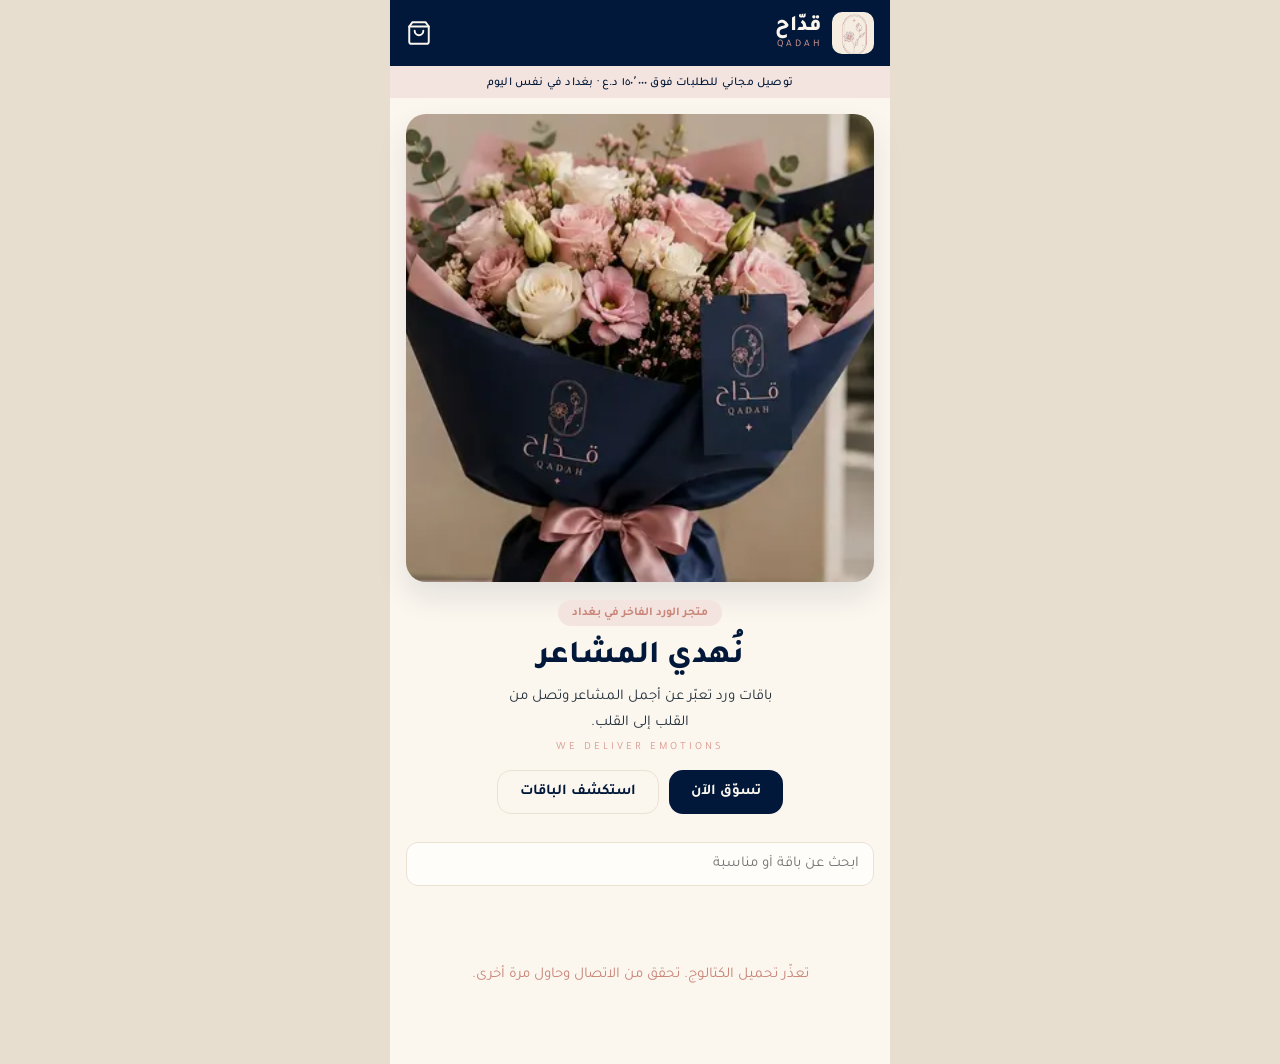
==== index.html @ 24cce794 "Add files via upload" ====
<!DOCTYPE html>
<html lang="ar" dir="rtl">
<head>
<meta charset="UTF-8">
<meta name="viewport" content="width=device-width, initial-scale=1, maximum-scale=1, user-scalable=no">
<title>قدّاح</title>
<link rel="preconnect" href="https://fonts.googleapis.com">
<link rel="preconnect" href="https://fonts.gstatic.com" crossorigin>
<link href="https://fonts.googleapis.com/css2?family=Amiri:wght@400;700&family=Tajawal:wght@400;500;700&display=swap" rel="stylesheet">
<link rel="stylesheet" href="styles.css">
<!-- SuperQi web-view JSAPI bridge. Injected only inside the app container, so no 404 in a normal browser. -->
<script>
  (function () {
    var ua = navigator.userAgent || "";
    if (/AlipayClient|mPaaSClient|MiniProgram|SuperQi|QiNEO/i.test(ua)) {
      var s = document.createElement("script");
      s.src = "https://appx/web-view.min.js";
      document.head.appendChild(s);
    }
  })();
</script>
</head>
<body>
<header class="app-header">
  <div class="brand">
    <img class="brand-icon" src="icon-cream.png" alt="قدّاح QADAH">
    <span class="brand-text"><span class="brand-ar">قدّاح</span><span class="brand-en">QADAH</span></span>
  </div>
  <a class="cart-link" href="cart.html" aria-label="السلة">
    <svg viewBox="0 0 24 24" fill="none" stroke="currentColor" stroke-width="1.8" stroke-linecap="round" stroke-linejoin="round">
      <path d="M6 2 3 6v14a2 2 0 0 0 2 2h14a2 2 0 0 0 2-2V6l-3-4z"/>
      <path d="M3 6h18"/>
      <path d="M16 10a4 4 0 0 1-8 0"/>
    </svg>
    <span class="cart-badge" data-cart-count>0</span>
  </a>
</header>

<div class="promo">توصيل مجاني للطلبات فوق ١٥٠٬٠٠٠ د.ع · بغداد في نفس اليوم</div>

<section class="hero">
  <div class="hero-img"><img src="c1-hero.webp" alt="باقة قدّاح الفاخرة" loading="eager"></div>
  <div class="hero-body">
    <span class="hero-tag">متجر الورد الفاخر في بغداد</span>
    <h1 class="hero-title">نُهدي المشاعر</h1>
    <p class="hero-sub">باقات ورد تعبّر عن أجمل المشاعر وتصل من القلب إلى القلب.</p>
    <span class="hero-en">WE DELIVER EMOTIONS</span>
    <div class="hero-actions">
      <button class="hero-btn" type="button" onclick="document.getElementById('grid').scrollIntoView({behavior:'smooth'})">تسوّق الآن</button>
      <button class="hero-btn ghost" type="button" onclick="document.getElementById('search').focus()">استكشف الباقات</button>
    </div>
  </div>
</section>

<div class="search-wrap">
  <input id="search" class="search" type="search" placeholder="ابحث عن باقة أو مناسبة" autocomplete="off">
</div>

<div id="filters" class="filters"></div>

<main id="grid" class="grid" aria-live="polite">
  <div class="state">جارٍ تحميل الكتالوج...</div>
</main>

<script src="config.js"></script>
<script src="cart.js"></script>
<script src="superqi.js"></script>
<script>
  var ALL = [];
  var activeOccasion = "الكل";
  var searchTerm = "";

  var grid = document.getElementById("grid");
  var filters = document.getElementById("filters");
  var searchInput = document.getElementById("search");

  function setState(text, isError) {
    grid.innerHTML =
      '<div class="state' + (isError ? " error" : "") + '">' + text + "</div>";
  }

  function escapeHtml(s) {
    return String(s == null ? "" : s)
      .replace(/&/g, "&amp;")
      .replace(/</g, "&lt;")
      .replace(/>/g, "&gt;")
      .replace(/"/g, "&quot;");
  }

  function cardHtml(p) {
    var name = escapeHtml(p.name_ar || p.name_en || "");
    var featured = p.featured
      ? '<span class="badge">مميزة</span>'
      : "";
    return (
      '<a class="card" href="product.html?id=' + encodeURIComponent(p.id) + '">' +
        featured +
        '<div class="thumb">' +
          '<img src="' + imageUrl(p.image_url) + '" alt="' + name + '" loading="lazy" ' +
          "onerror=\"this.onerror=null;this.src=PLACEHOLDER_IMG;\">" +
        "</div>" +
        '<div class="card-body">' +
          '<div class="name">' + name + "</div>" +
          '<div class="price">' + formatPrice(p.price) + ' <span class="cur">د.ع</span></div>' +
        "</div>" +
      "</a>"
    );
  }

  function render() {
    var list = ALL.filter(function (p) {
      var okOccasion =
        activeOccasion === "الكل" || p.occasion === activeOccasion;
      var hay =
        (p.name_ar || "") + " " + (p.name_en || "") + " " +
        (p.occasion || "") + " " + (p.category || "");
      var okSearch =
        !searchTerm || hay.toLowerCase().indexOf(searchTerm.toLowerCase()) !== -1;
      return okOccasion && okSearch;
    });

    if (!list.length) {
      setState("لا توجد نتائج مطابقة.");
      return;
    }
    grid.innerHTML = list.map(cardHtml).join("");
  }

  function buildFilters() {
    var set = {};
    ALL.forEach(function (p) {
      if (p.occasion) set[p.occasion] = true;
    });
    var occasions = ["الكل"].concat(Object.keys(set));
    filters.innerHTML = occasions
      .map(function (o) {
        var active = o === activeOccasion ? " active" : "";
        return '<button class="chip' + active + '" data-occasion="' +
          escapeHtml(o) + '">' + escapeHtml(o) + "</button>";
      })
      .join("");
  }

  filters.addEventListener("click", function (e) {
    var btn = e.target.closest(".chip");
    if (!btn) return;
    activeOccasion = btn.getAttribute("data-occasion");
    buildFilters();
    render();
  });

  searchInput.addEventListener("input", function () {
    searchTerm = searchInput.value.trim();
    render();
  });

  (async function load() {
    try {
      var query =
        "select=id,code,name_ar,name_en,price,category,occasion,note,featured,image_url" +
        "&order=featured.desc,code.asc";
      ALL = await fetchCatalog(query);
      if (!ALL.length) {
        setState("لا توجد منتجات متاحة حالياً.");
        return;
      }
      buildFilters();
      render();
    } catch (err) {
      console.error(err);
      setState("تعذّر تحميل الكتالوج. تحقق من الاتصال وحاول مرة أخرى.", true);
    }
  })();
</script>
</body>
</html>
---- styles.css ----
/* Qadah mini app — brand system: navy, rose, cream (from the logo + qadah.co).
   Layout composition inspired by premium flower stores; colors are Qadah's own. */
:root {
  --navy: #01183a;         /* brand navy, from the logo background */
  --navy-dark: #000f28;    /* pressed states */
  --navy-2: #0b2650;       /* raised navy surface */
  --rose: #dca096;         /* accent, from the logo flowers + QADAH text */
  --rose-strong: #c98578;  /* stronger accent */
  --rose-soft: #f4e4df;    /* soft rose tint for strips/success */
  --cream-page: #fbf6ee;   /* page background */
  --cream: #f5ede0;        /* secondary cream surface */
  --card: #fffdfa;         /* cards, warm white */
  --ink: #24303c;          /* text on cream */
  --muted: #8f8781;        /* muted taupe */
  --line: #ece2d4;         /* warm hairline */
}

* { box-sizing: border-box; }
html, body { margin: 0; padding: 0; }
html { background: #e7ded0; }

body {
  direction: rtl;
  max-width: 500px;
  margin: 0 auto;
  min-height: 100vh;
  background: var(--cream-page);
  color: var(--ink);
  font-family: "Tajawal", "Segoe UI", Tahoma, sans-serif;
  -webkit-font-smoothing: antialiased;
}

/* Header */
.app-header {
  position: sticky;
  top: 0;
  z-index: 10;
  display: flex;
  align-items: center;
  justify-content: space-between;
  padding: 12px 16px;
  background: var(--navy);
  color: var(--cream-page);
}
.brand-link { text-decoration: none; color: inherit; }
.brand { display: flex; align-items: center; gap: 10px; }
.brand-icon {
  width: 42px;
  height: 42px;
  border-radius: 10px;
  display: block;
  object-fit: cover;
}
.brand-text { display: flex; flex-direction: column; line-height: 1.05; }
.brand-ar {
  font-family: "Tajawal", sans-serif;
  font-size: 22px;
  font-weight: 700;
  color: var(--cream-page);
}
.brand-en {
  font-size: 10px;
  letter-spacing: 3px;
  color: var(--rose);
  margin-top: 1px;
}

.cart-link {
  position: relative;
  display: inline-flex;
  align-items: center;
  color: var(--cream-page);
  text-decoration: none;
}
.cart-link svg { width: 26px; height: 26px; }
.cart-badge {
  position: absolute;
  top: -6px;
  left: -8px;
  min-width: 18px;
  height: 18px;
  padding: 0 4px;
  border-radius: 9px;
  background: var(--rose);
  color: var(--navy);
  font-size: 12px;
  font-weight: 700;
  line-height: 18px;
  text-align: center;
}

/* Promo strip */
.promo {
  background: var(--rose-soft);
  color: var(--navy);
  text-align: center;
  font-size: 12px;
  font-weight: 500;
  letter-spacing: .2px;
  padding: 8px 12px;
}

/* Search + filters */
.search-wrap { padding: 14px 16px 6px; }
.search {
  width: 100%;
  padding: 12px 14px;
  border: 1px solid var(--line);
  border-radius: 12px;
  background: var(--card);
  color: var(--ink);
  font-family: inherit;
  font-size: 15px;
  outline: none;
}
.search:focus { border-color: var(--rose); }

.filters {
  display: flex;
  gap: 8px;
  overflow-x: auto;
  padding: 8px 16px 12px;
  -webkit-overflow-scrolling: touch;
}
.chip {
  flex: 0 0 auto;
  padding: 7px 14px;
  border: 1px solid var(--line);
  border-radius: 20px;
  background: var(--card);
  color: var(--navy);
  font-size: 14px;
  cursor: pointer;
  white-space: nowrap;
}
.chip.active { background: var(--navy); border-color: var(--navy); color: var(--cream-page); }

/* Catalog grid */
.grid {
  display: grid;
  grid-template-columns: repeat(2, 1fr);
  gap: 12px;
  padding: 6px 16px 32px;
}
.card {
  position: relative;
  display: block;
  background: var(--card);
  border: 1px solid var(--line);
  border-radius: 16px;
  overflow: hidden;
  text-decoration: none;
  color: inherit;
  box-shadow: 0 8px 20px rgba(1, 24, 58, 0.05);
}
.thumb { aspect-ratio: 1 / 1; background: var(--cream); overflow: hidden; }
.thumb img { width: 100%; height: 100%; object-fit: cover; display: block; }
.card-body { padding: 10px 12px 14px; }
.name {
  font-family: "Tajawal", sans-serif;
  font-size: 17px;
  font-weight: 700;
  line-height: 1.4;
  color: var(--navy);
  min-height: 47px;
}
.price { margin-top: 6px; font-size: 15px; font-weight: 700; color: var(--ink); }
.price .cur { font-size: 12px; color: var(--muted); font-weight: 500; }
.badge {
  position: absolute;
  top: 10px;
  right: 10px;
  padding: 4px 10px;
  border-radius: 14px;
  background: var(--rose);
  color: var(--navy);
  font-size: 12px;
  font-weight: 700;
}

.state { grid-column: 1 / -1; padding: 48px 16px; text-align: center; color: var(--muted); font-size: 15px; }
.state.error { color: var(--rose-strong); }
.state a { color: var(--navy); text-decoration: none; font-weight: 700; }

/* Product page */
.back-link {
  display: inline-flex;
  align-items: center;
  gap: 6px;
  margin: 14px 16px 0;
  color: var(--navy);
  text-decoration: none;
  font-size: 14px;
}
.product { padding: 12px 16px 40px; }
.product-img {
  width: 100%;
  aspect-ratio: 1 / 1;
  object-fit: cover;
  border-radius: 16px;
  background: var(--cream);
  display: block;
}
.p-name-ar {
  font-family: "Tajawal", sans-serif;
  font-size: 24px;
  font-weight: 700;
  color: var(--navy);
  margin: 16px 0 2px;
}
.p-name-en { font-size: 14px; color: var(--muted); margin: 0 0 10px; direction: ltr; text-align: right; }
.p-price { font-size: 22px; font-weight: 700; color: var(--ink); margin: 6px 0 14px; }
.p-price .cur { font-size: 13px; color: var(--muted); font-weight: 500; }
.tags { display: flex; flex-wrap: wrap; gap: 8px; margin-bottom: 14px; }
.tag {
  padding: 5px 12px;
  border-radius: 16px;
  background: var(--cream);
  border: 1px solid var(--line);
  color: var(--navy);
  font-size: 13px;
}
.p-desc { font-size: 15px; line-height: 1.9; color: var(--ink); margin: 0 0 22px; }
.qty-row { display: flex; align-items: center; gap: 14px; margin-bottom: 18px; }
.qty-label { font-size: 15px; color: var(--ink); }
.stepper {
  display: inline-flex;
  align-items: center;
  border: 1px solid var(--line);
  border-radius: 12px;
  overflow: hidden;
  background: var(--card);
}
.stepper button {
  width: 42px;
  height: 42px;
  border: none;
  background: var(--card);
  color: var(--navy);
  font-size: 20px;
  font-weight: 700;
  cursor: pointer;
}
.stepper button:active { background: var(--cream); }
.stepper .qty-val { min-width: 46px; text-align: center; font-size: 16px; font-weight: 700; }
.add-btn {
  width: 100%;
  padding: 15px;
  border: none;
  border-radius: 14px;
  background: var(--navy);
  color: var(--cream-page);
  font-family: inherit;
  font-size: 17px;
  font-weight: 700;
  cursor: pointer;
  transition: background 0.2s;
}
.add-btn:active { background: var(--navy-dark); }
.add-btn.added { background: var(--rose); color: var(--navy); }

/* Cart */
.cart-list { padding: 8px 16px 0; }
.cart-line { display: flex; gap: 12px; padding: 12px 0; border-bottom: 1px solid var(--line); }
.line-img { width: 68px; height: 68px; border-radius: 12px; object-fit: cover; background: var(--cream); flex: 0 0 auto; }
.line-body { flex: 1 1 auto; min-width: 0; }
.line-name { font-family: "Tajawal", sans-serif; font-size: 16px; font-weight: 700; color: var(--navy); line-height: 1.4; }
.line-unit { font-size: 13px; color: var(--muted); margin-top: 2px; }
.line-controls { display: flex; align-items: center; gap: 12px; margin-top: 8px; }
.mini-stepper { display: inline-flex; align-items: center; border: 1px solid var(--line); border-radius: 10px; overflow: hidden; background: var(--card); }
.mini-stepper button { width: 32px; height: 32px; border: none; background: var(--card); color: var(--navy); font-size: 17px; font-weight: 700; cursor: pointer; }
.mini-stepper button:active { background: var(--cream); }
.mini-stepper .mq { min-width: 30px; text-align: center; font-size: 14px; font-weight: 700; }
.remove-btn { border: none; background: none; color: var(--muted); font-size: 13px; cursor: pointer; text-decoration: underline; font-family: inherit; padding: 0; }
.line-total { flex: 0 0 auto; align-self: center; font-size: 15px; font-weight: 700; color: var(--ink); white-space: nowrap; }
.line-total .cur { font-size: 11px; color: var(--muted); font-weight: 500; }

.summary { padding: 16px; }
.summary-row { display: flex; justify-content: space-between; font-size: 15px; color: var(--ink); padding: 6px 0; }
.summary-row .muted { color: var(--muted); }
.summary-total { font-size: 18px; font-weight: 700; color: var(--navy); border-top: 1px solid var(--line); margin-top: 6px; padding-top: 12px; }
.checkout-btn {
  width: calc(100% - 32px);
  margin: 4px 16px 6px;
  padding: 15px;
  border: none;
  border-radius: 14px;
  background: var(--navy);
  color: var(--cream-page);
  font-family: inherit;
  font-size: 17px;
  font-weight: 700;
  cursor: pointer;
}
.checkout-btn:active { background: var(--navy-dark); }
.checkout-note { margin: 0 16px 30px; font-size: 13px; color: var(--muted); text-align: center; }

.empty { padding: 60px 24px; text-align: center; color: var(--muted); font-size: 15px; }
.empty a { display: inline-block; margin-top: 16px; color: var(--cream-page); background: var(--navy); padding: 12px 22px; border-radius: 12px; text-decoration: none; font-weight: 700; }

/* Checkout modal */
.modal-overlay {
  position: fixed;
  inset: 0;
  background: rgba(1, 24, 58, 0.55);
  display: none;
  align-items: flex-start;
  justify-content: center;
  padding: 24px 12px;
  overflow-y: auto;
  z-index: 50;
}
.modal-overlay.open { display: flex; }
.modal { background: var(--card); width: 100%; max-width: 460px; border-radius: 16px; padding: 20px 18px 22px; }
.modal h2 { font-family: "Tajawal", sans-serif; color: var(--navy); font-size: 20px; margin: 0 0 4px; }
.modal .modal-sub { color: var(--muted); font-size: 13px; margin: 0 0 12px; }
.form-section { font-size: 14px; font-weight: 700; color: var(--navy); margin: 16px 0 8px; }
.field { margin-bottom: 12px; }
.field label { display: block; font-size: 13px; color: var(--ink); margin-bottom: 5px; }
.field input, .field textarea, .field select {
  width: 100%;
  padding: 11px 12px;
  border: 1px solid var(--line);
  border-radius: 10px;
  background: var(--cream);
  color: var(--ink);
  font-family: inherit;
  font-size: 15px;
  outline: none;
}
.field input:focus, .field textarea:focus, .field select:focus { border-color: var(--rose); }
.field textarea { resize: vertical; min-height: 60px; }
.two { display: flex; gap: 10px; }
.two .field { flex: 1; }
.modal-error { color: var(--rose-strong); font-size: 13px; margin: 10px 0 0; display: none; }
.modal-error.show { display: block; }
.modal-actions { display: flex; gap: 10px; margin-top: 18px; }
.btn-secondary {
  flex: 0 0 auto;
  padding: 13px 18px;
  border: 1px solid var(--line);
  border-radius: 12px;
  background: var(--card);
  color: var(--ink);
  font-family: inherit;
  font-size: 15px;
  cursor: pointer;
}
.btn-primary {
  flex: 1;
  padding: 13px;
  border: none;
  border-radius: 12px;
  background: var(--navy);
  color: var(--cream-page);
  font-family: inherit;
  font-size: 16px;
  font-weight: 700;
  cursor: pointer;
}
.btn-primary:disabled { opacity: 0.6; cursor: default; }

.success { padding: 50px 24px; text-align: center; }
.success .tick {
  width: 64px;
  height: 64px;
  border-radius: 50%;
  background: var(--rose);
  color: var(--navy);
  display: inline-flex;
  align-items: center;
  justify-content: center;
  font-size: 34px;
  margin: 0 auto 16px;
}
.success h2 { font-family: "Tajawal", sans-serif; color: var(--navy); font-size: 22px; margin: 0 0 8px; }
.success .code { font-size: 18px; font-weight: 700; color: var(--ink); margin: 8px 0; }
.success .total { color: var(--muted); font-size: 15px; }
.success a {
  display: inline-block;
  margin-top: 20px;
  background: var(--navy);
  color: var(--cream-page);
  padding: 12px 24px;
  border-radius: 12px;
  text-decoration: none;
  font-weight: 700;
}

/* ---- Cream logo card on the navy header (like qadah.co) ---- */
.brand-icon { background: var(--cream); }

/* ---- Modern bold headings (match qadah.co) ---- */
.brand-ar, .name, .p-name-ar, .line-name, .hero-title, .modal h2, .success h2 { font-weight: 800; }
.brand-ar { letter-spacing: 0; }

/* ---- Hero section (cream), inspired by qadah.co ---- */
.hero { padding: 16px 16px 4px; }
.hero-img {
  border-radius: 20px;
  overflow: hidden;
  background: var(--cream);
  box-shadow: 0 14px 30px rgba(1, 24, 58, 0.10);
}
.hero-img img { width: 100%; display: block; aspect-ratio: 1 / 1; object-fit: cover; }
.hero-body { text-align: center; padding: 18px 6px 10px; }
.hero-tag {
  display: inline-block;
  background: var(--rose-soft);
  color: var(--rose-strong);
  font-size: 12px;
  font-weight: 700;
  padding: 6px 14px;
  border-radius: 16px;
  margin-bottom: 12px;
}
.hero-title {
  font-family: "Tajawal", sans-serif;
  font-weight: 800;
  font-size: 32px;
  color: var(--navy);
  margin: 0 0 8px;
  line-height: 1.2;
}
.hero-sub { color: var(--ink); font-size: 15px; line-height: 1.7; margin: 0 auto 6px; max-width: 300px; }
.hero-en { display: block; color: var(--rose); font-size: 11px; letter-spacing: 3px; margin-bottom: 16px; }
.hero-actions { display: flex; gap: 10px; justify-content: center; }
.hero-btn {
  padding: 12px 22px;
  border: none;
  border-radius: 14px;
  background: var(--navy);
  color: var(--cream-page);
  font-family: inherit;
  font-size: 15px;
  font-weight: 700;
  cursor: pointer;
}
.hero-btn:active { background: var(--navy-dark); }
.hero-btn.ghost { background: transparent; color: var(--navy); border: 1px solid var(--line); }

/* Softer catalog rhythm */
.grid { gap: 14px; }
.card { border-radius: 18px; box-shadow: 0 10px 24px rgba(1, 24, 58, 0.06); }
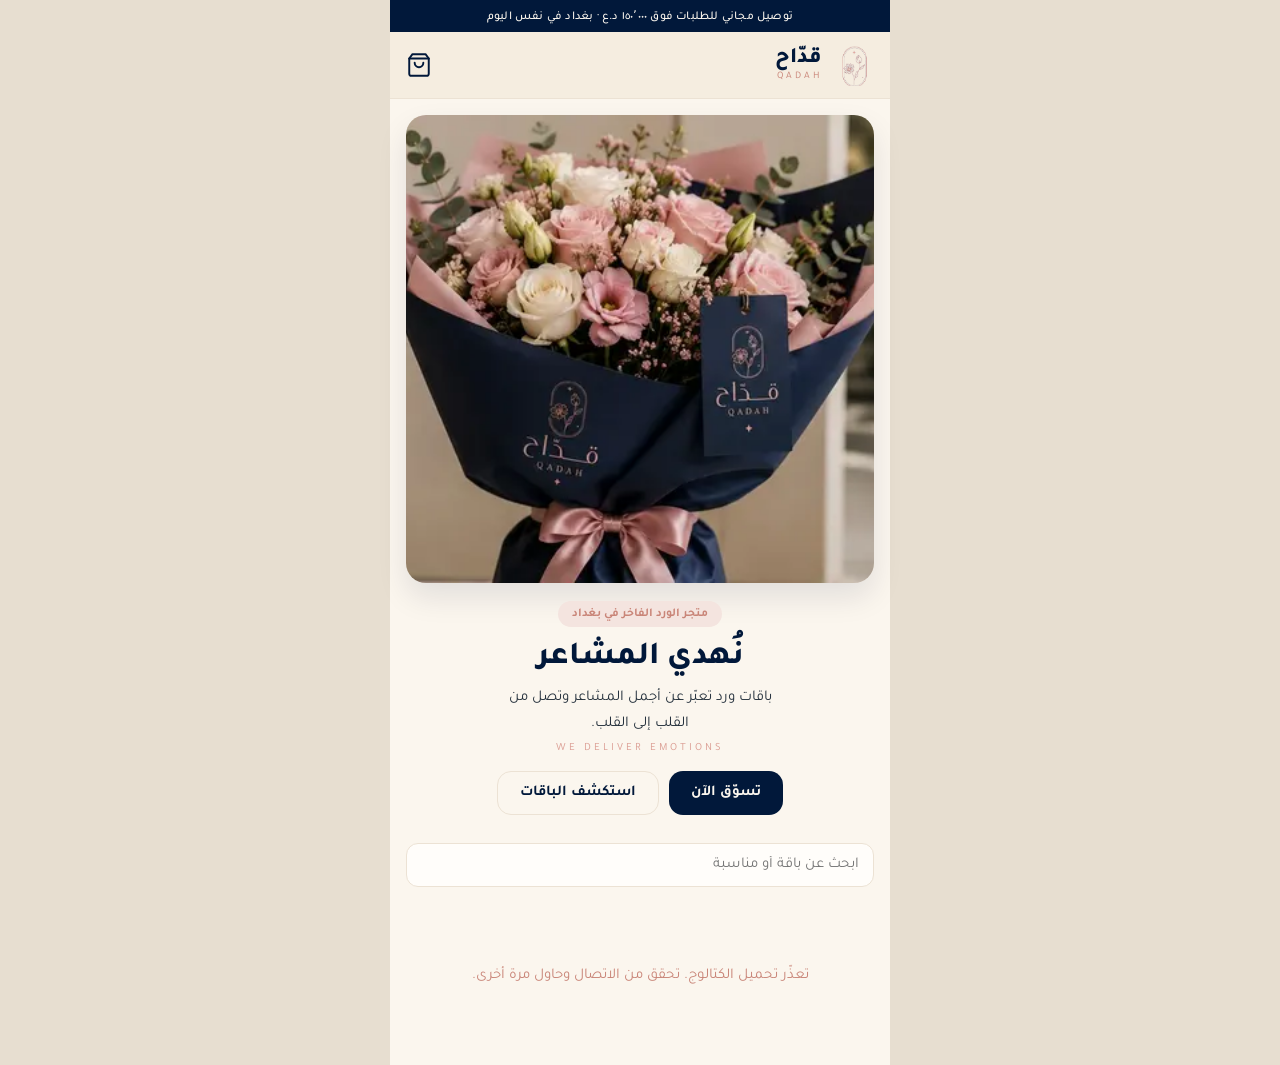
==== commit a7b23aed: "Add files via upload" ====
--- a/index.html
+++ b/index.html
@@ -21,6 +21,7 @@
 </script>
 </head>
 <body>
+<div class="promo">توصيل مجاني للطلبات فوق ١٥٠٬٠٠٠ د.ع · بغداد في نفس اليوم</div>
 <header class="app-header">
   <div class="brand">
     <img class="brand-icon" src="icon-cream.png" alt="قدّاح QADAH">
@@ -35,8 +36,6 @@
     <span class="cart-badge" data-cart-count>0</span>
   </a>
 </header>
-
-<div class="promo">توصيل مجاني للطلبات فوق ١٥٠٬٠٠٠ د.ع · بغداد في نفس اليوم</div>
 
 <section class="hero">
   <div class="hero-img"><img src="c1-hero.webp" alt="باقة قدّاح الفاخرة" loading="eager"></div>
--- a/styles.css
+++ b/styles.css
@@ -30,7 +30,7 @@
   -webkit-font-smoothing: antialiased;
 }
 
-/* Header */
+/* Header (cream, like the qadah.co logo bar) */
 .app-header {
   position: sticky;
   top: 0;
@@ -39,8 +39,9 @@
   align-items: center;
   justify-content: space-between;
   padding: 12px 16px;
-  background: var(--navy);
-  color: var(--cream-page);
+  background: var(--cream);
+  color: var(--navy);
+  border-bottom: 1px solid var(--line);
 }
 .brand-link { text-decoration: none; color: inherit; }
 .brand { display: flex; align-items: center; gap: 10px; }
@@ -56,12 +57,12 @@
   font-family: "Tajawal", sans-serif;
   font-size: 22px;
   font-weight: 700;
-  color: var(--cream-page);
+  color: var(--navy);
 }
 .brand-en {
   font-size: 10px;
   letter-spacing: 3px;
-  color: var(--rose);
+  color: var(--rose-strong);
   margin-top: 1px;
 }
 
@@ -69,7 +70,7 @@
   position: relative;
   display: inline-flex;
   align-items: center;
-  color: var(--cream-page);
+  color: var(--navy);
   text-decoration: none;
 }
 .cart-link svg { width: 26px; height: 26px; }
@@ -81,18 +82,18 @@
   height: 18px;
   padding: 0 4px;
   border-radius: 9px;
-  background: var(--rose);
-  color: var(--navy);
+  background: var(--navy);
+  color: var(--cream-page);
   font-size: 12px;
   font-weight: 700;
   line-height: 18px;
   text-align: center;
 }
 
-/* Promo strip */
+/* Top delivery bar (navy, above the header) */
 .promo {
-  background: var(--rose-soft);
-  color: var(--navy);
+  background: var(--navy);
+  color: var(--cream-page);
   text-align: center;
   font-size: 12px;
   font-weight: 500;
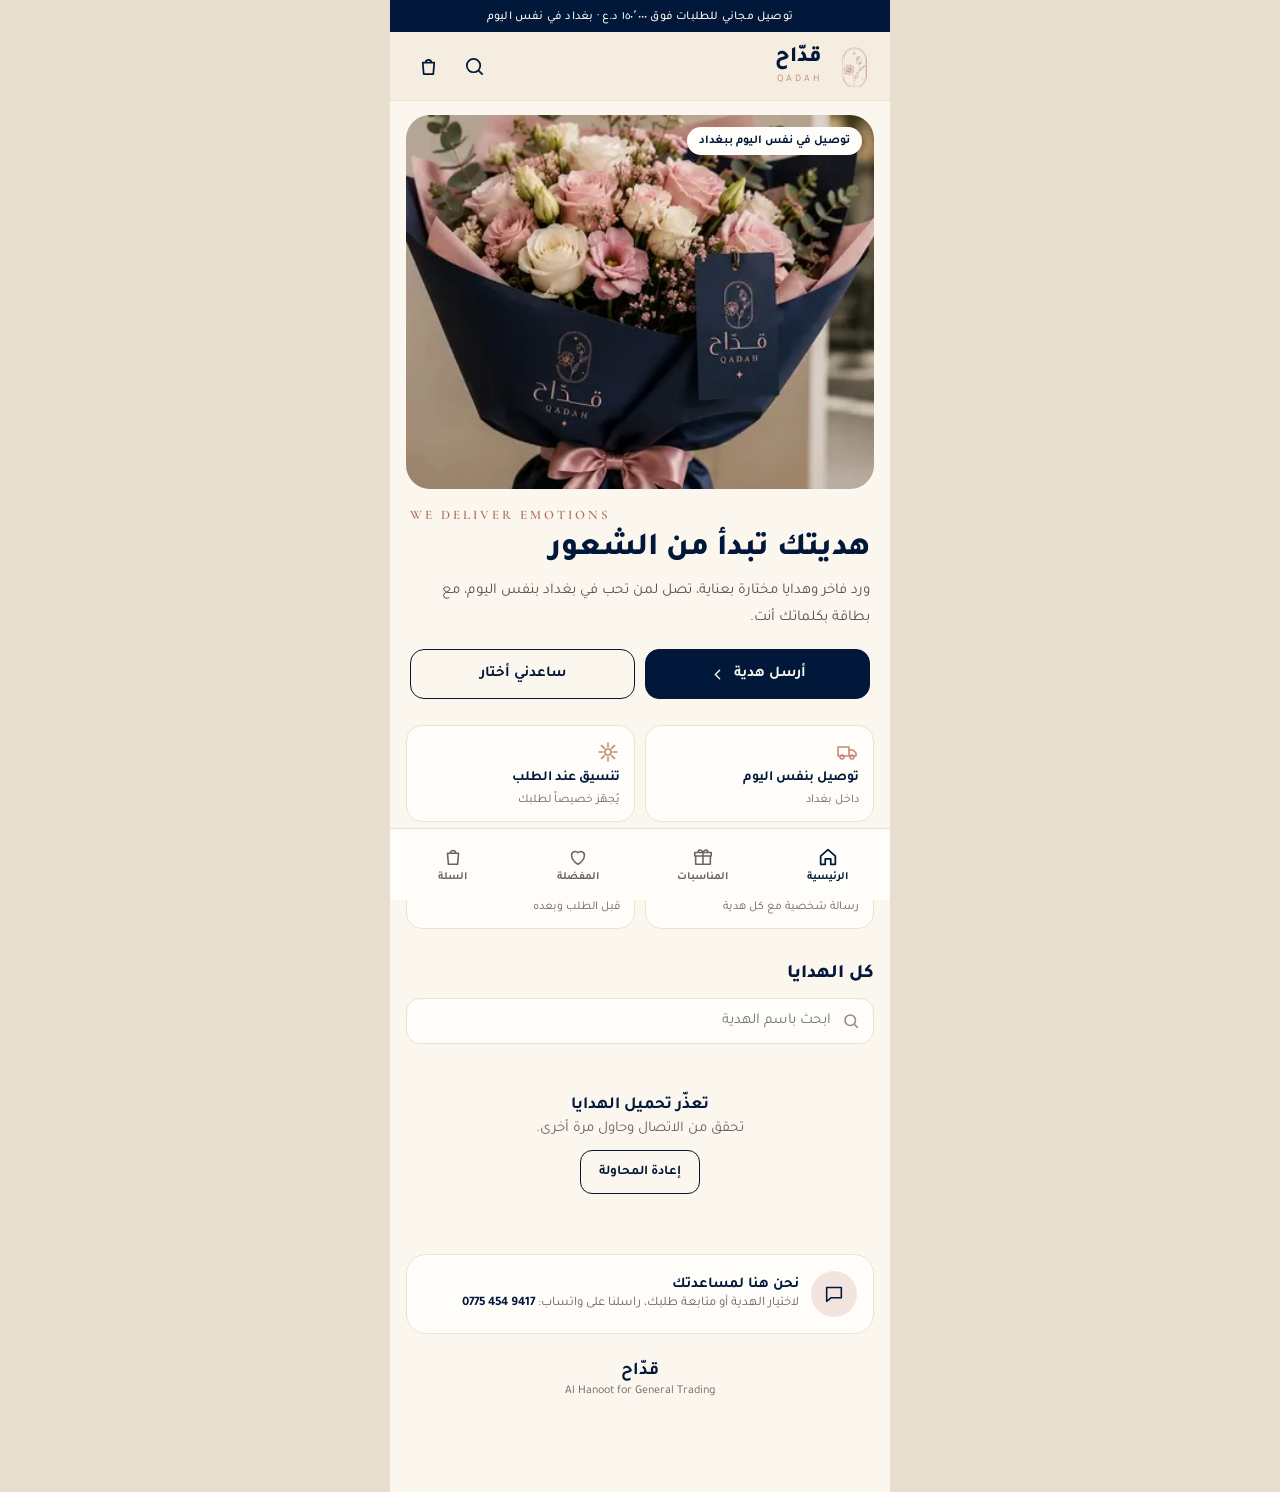
==== commit 01e9f1be: "Add files via upload" ====
--- a/index.html
+++ b/index.html
@@ -6,7 +6,7 @@
 <title>قدّاح</title>
 <link rel="preconnect" href="https://fonts.googleapis.com">
 <link rel="preconnect" href="https://fonts.gstatic.com" crossorigin>
-<link href="https://fonts.googleapis.com/css2?family=Amiri:wght@400;700&family=Tajawal:wght@400;500;700&display=swap" rel="stylesheet">
+<link href="https://fonts.googleapis.com/css2?family=Tajawal:wght@400;500;700;800&family=Cormorant+Garamond:wght@500;600&display=swap" rel="stylesheet">
 <link rel="stylesheet" href="styles.css">
 <!-- SuperQi web-view JSAPI bridge. Injected only inside the app container, so no 404 in a normal browser. -->
 <script>
@@ -20,155 +20,320 @@
   })();
 </script>
 </head>
-<body>
+<body class="has-bnav" id="top">
 <div class="promo">توصيل مجاني للطلبات فوق ١٥٠٬٠٠٠ د.ع · بغداد في نفس اليوم</div>
 <header class="app-header">
-  <div class="brand">
-    <img class="brand-icon" src="icon-cream.png" alt="قدّاح QADAH">
-    <span class="brand-text"><span class="brand-ar">قدّاح</span><span class="brand-en">QADAH</span></span>
-  </div>
-  <a class="cart-link" href="cart.html" aria-label="السلة">
-    <svg viewBox="0 0 24 24" fill="none" stroke="currentColor" stroke-width="1.8" stroke-linecap="round" stroke-linejoin="round">
-      <path d="M6 2 3 6v14a2 2 0 0 0 2 2h14a2 2 0 0 0 2-2V6l-3-4z"/>
-      <path d="M3 6h18"/>
-      <path d="M16 10a4 4 0 0 1-8 0"/>
-    </svg>
-    <span class="cart-badge" data-cart-count>0</span>
+  <a class="brand-link" href="index.html">
+    <div class="brand">
+      <img class="brand-icon" src="icon-cream.png" alt="">
+      <span class="brand-text"><span class="brand-ar">قدّاح</span><span class="brand-en">QADAH</span></span>
+    </div>
   </a>
+  <div class="head-actions">
+    <button class="icon-btn" type="button" aria-label="بحث" onclick="goSearch()">
+      <svg viewBox="0 0 24 24" fill="none" stroke="currentColor" stroke-width="1.8" stroke-linecap="round"><path d="M11 18a7 7 0 1 0 0-14 7 7 0 0 0 0 14zM20 20l-4-4"/></svg>
+    </button>
+    <a class="icon-btn" href="cart.html" aria-label="السلة">
+      <svg viewBox="0 0 24 24" fill="none" stroke="currentColor" stroke-width="1.8" stroke-linejoin="round"><path d="M6 8h12l-1 12H7L6 8z"/><path d="M9 8a3 3 0 0 1 6 0"/></svg>
+      <span class="cart-badge" data-cart-count style="display:none">0</span>
+    </a>
+  </div>
 </header>
 
-<section class="hero">
-  <div class="hero-img"><img src="c1-hero.webp" alt="باقة قدّاح الفاخرة" loading="eager"></div>
-  <div class="hero-body">
-    <span class="hero-tag">متجر الورد الفاخر في بغداد</span>
-    <h1 class="hero-title">نُهدي المشاعر</h1>
-    <p class="hero-sub">باقات ورد تعبّر عن أجمل المشاعر وتصل من القلب إلى القلب.</p>
-    <span class="hero-en">WE DELIVER EMOTIONS</span>
-    <div class="hero-actions">
-      <button class="hero-btn" type="button" onclick="document.getElementById('grid').scrollIntoView({behavior:'smooth'})">تسوّق الآن</button>
-      <button class="hero-btn ghost" type="button" onclick="document.getElementById('search').focus()">استكشف الباقات</button>
+<!-- Hero -->
+<section class="hx">
+  <div class="hx-media ph">
+    <img src="c1-hero.webp" alt="باقة من قدّاح" onerror="this.remove()">
+    <span class="hx-pill">توصيل في نفس اليوم ببغداد</span>
+  </div>
+  <div class="hx-body">
+    <div class="latin">WE DELIVER EMOTIONS</div>
+    <h1 class="hx-title">هديتك تبدأ من الشعور</h1>
+    <p class="hx-sub">ورد فاخر وهدايا مختارة بعناية، تصل لمن تحب في بغداد بنفس اليوم، مع بطاقة بكلماتك أنت.</p>
+    <div class="hx-cta">
+      <a class="hx-btn" href="#occasions">أرسل هدية
+        <svg viewBox="0 0 24 24" fill="none" stroke="currentColor" stroke-width="2" stroke-linecap="round"><path d="M15 6l-6 6 6 6"/></svg></a>
+      <a class="hx-btn ghost" href="#finder">ساعدني أختار</a>
     </div>
   </div>
 </section>
 
-<div class="search-wrap">
-  <input id="search" class="search" type="search" placeholder="ابحث عن باقة أو مناسبة" autocomplete="off">
-</div>
-
-<div id="filters" class="filters"></div>
-
-<main id="grid" class="grid" aria-live="polite">
-  <div class="state">جارٍ تحميل الكتالوج...</div>
-</main>
+<!-- Trust -->
+<section class="tgrid" aria-label="لماذا قدّاح">
+  <div class="titem">
+    <svg viewBox="0 0 24 24" fill="none" stroke="currentColor" stroke-width="1.6" stroke-linejoin="round"><path d="M3 7h11v9H3zM14 10h4l3 3v3h-7M7 19a2 2 0 1 0 0-4 2 2 0 0 0 0 4zM17 19a2 2 0 1 0 0-4 2 2 0 0 0 0 4z"/></svg>
+    <b>توصيل بنفس اليوم</b><span>داخل بغداد</span>
+  </div>
+  <div class="titem">
+    <svg viewBox="0 0 24 24" fill="none" stroke="currentColor" stroke-width="1.6" stroke-linecap="round"><path d="M12 15a3 3 0 1 0 0-6 3 3 0 0 0 0 6zM12 3v4M12 17v4M3 12h4M17 12h4M5.6 5.6l2.8 2.8M15.6 15.6l2.8 2.8M18.4 5.6l-2.8 2.8M8.4 15.6l-2.8 2.8"/></svg>
+    <b>تنسيق عند الطلب</b><span>يُجهّز خصيصاً لطلبك</span>
+  </div>
+  <div class="titem">
+    <svg viewBox="0 0 24 24" fill="none" stroke="currentColor" stroke-width="1.6" stroke-linejoin="round"><path d="M4 6h16v12H4zM8 10h8M8 14h5"/></svg>
+    <b>بطاقة بكلماتك</b><span>رسالة شخصية مع كل هدية</span>
+  </div>
+  <div class="titem">
+    <svg viewBox="0 0 24 24" fill="none" stroke="currentColor" stroke-width="1.6" stroke-linejoin="round"><path d="M4 5h16v11H9l-5 4z"/></svg>
+    <b>دعم عبر واتساب</b><span>قبل الطلب وبعده</span>
+  </div>
+</section>
+
+<!-- What do you want to say? -->
+<section class="sec" id="occasions" hidden>
+  <div class="sec-head">
+    <h2 class="sec-title">ماذا تريد أن تقول؟</h2>
+    <p class="sec-sub">اختر الشعور، ونعرض لك الهدايا المناسبة.</p>
+  </div>
+  <div class="hchips" id="occChips" role="group" aria-label="المناسبات"></div>
+  <div class="hchips small" id="recChips" role="group" aria-label="لمن الهدية" hidden></div>
+</section>
+
+<!-- Gifts -->
+<section class="sec" id="gifts">
+  <div class="gbar">
+    <div><h3 id="gridTitle">كل الهدايا</h3><div class="count" id="count" aria-live="polite"></div></div>
+    <button class="clear" type="button" id="clearBtn" hidden onclick="clearFilters()">عرض الكل</button>
+  </div>
+  <label class="gsearch"><span class="brand-en" style="position:absolute;width:1px;height:1px;overflow:hidden">ابحث</span>
+    <input id="search" type="search" placeholder="ابحث باسم الهدية" autocomplete="off">
+    <svg viewBox="0 0 24 24" fill="none" stroke="currentColor" stroke-width="2"><circle cx="11" cy="11" r="7"/><path d="M21 21l-4.3-4.3"/></svg>
+  </label>
+  <div class="ggrid" id="grid"></div>
+</section>
+
+<!-- Gift finder -->
+<section class="finder" id="finder" hidden>
+  <div class="latin">GIFT FINDER</div>
+  <h2>محتار ماذا تهدي؟</h2>
+  <p class="lead">ثلاثة أسئلة سريعة، ونقترح لك الأنسب.</p>
+  <div id="finderBody" aria-live="polite"></div>
+</section>
+
+<!-- Help -->
+<section class="helpbox">
+  <div class="ic"><svg viewBox="0 0 24 24" fill="none" stroke="currentColor" stroke-width="1.7" stroke-linejoin="round"><path d="M4 5h16v11H9l-5 4z"/></svg></div>
+  <div><b>نحن هنا لمساعدتك</b><span>لاختيار الهدية أو متابعة طلبك، راسلنا على واتساب: <span class="num">0775 454 9417</span></span></div>
+</section>
+
+<div class="foot-note"><b>قدّاح</b>Al Hanoot for General Trading</div>
+
+<nav class="bnav" aria-label="التنقل">
+  <a href="#top" class="on">
+    <svg viewBox="0 0 24 24" fill="none" stroke="currentColor" stroke-width="1.9" stroke-linejoin="round"><path d="M4 11l8-7 8 7v9h-5v-6H9v6H4z"/></svg>الرئيسية</a>
+  <a href="#occasions">
+    <svg viewBox="0 0 24 24" fill="none" stroke="currentColor" stroke-width="1.7" stroke-linejoin="round"><path d="M4 11h16v9H4zM3 7h18v4H3zM12 7v13M12 7c-2-4-6-3-5 0M12 7c2-4 6-3 5 0"/></svg>المناسبات</a>
+  <button type="button" onclick="showWishlist()">
+    <svg viewBox="0 0 24 24" fill="none" stroke="currentColor" stroke-width="1.7" stroke-linejoin="round"><path d="M12 20s-7-4.5-7-10a4 4 0 0 1 7-2.6A4 4 0 0 1 19 10c0 5.5-7 10-7 10z"/></svg><span id="wishNav">المفضلة</span></button>
+  <a href="cart.html">
+    <svg viewBox="0 0 24 24" fill="none" stroke="currentColor" stroke-width="1.7" stroke-linejoin="round"><path d="M6 8h12l-1 12H7L6 8z"/><path d="M9 8a3 3 0 0 1 6 0"/></svg>السلة
+    <span class="cart-badge" data-cart-count style="display:none">0</span></a>
+</nav>
+
+<div class="qtoast" id="qtoast" role="status"></div>
 
 <script src="config.js"></script>
 <script src="cart.js"></script>
 <script src="superqi.js"></script>
+<script src="ui.js"></script>
 <script>
-  var ALL = [];
-  var activeOccasion = "الكل";
-  var searchTerm = "";
-
-  var grid = document.getElementById("grid");
-  var filters = document.getElementById("filters");
-  var searchInput = document.getElementById("search");
-
-  function setState(text, isError) {
-    grid.innerHTML =
-      '<div class="state' + (isError ? " error" : "") + '">' + text + "</div>";
-  }
-
-  function escapeHtml(s) {
-    return String(s == null ? "" : s)
-      .replace(/&/g, "&amp;")
-      .replace(/</g, "&lt;")
-      .replace(/>/g, "&gt;")
-      .replace(/"/g, "&quot;");
-  }
-
-  function cardHtml(p) {
-    var name = escapeHtml(p.name_ar || p.name_en || "");
-    var featured = p.featured
-      ? '<span class="badge">مميزة</span>'
-      : "";
-    return (
-      '<a class="card" href="product.html?id=' + encodeURIComponent(p.id) + '">' +
-        featured +
-        '<div class="thumb">' +
-          '<img src="' + imageUrl(p.image_url) + '" alt="' + name + '" loading="lazy" ' +
-          "onerror=\"this.onerror=null;this.src=PLACEHOLDER_IMG;\">" +
-        "</div>" +
-        '<div class="card-body">' +
-          '<div class="name">' + name + "</div>" +
-          '<div class="price">' + formatPrice(p.price) + ' <span class="cur">د.ع</span></div>' +
-        "</div>" +
-      "</a>"
-    );
-  }
-
-  function render() {
-    var list = ALL.filter(function (p) {
-      var okOccasion =
-        activeOccasion === "الكل" || p.occasion === activeOccasion;
-      var hay =
-        (p.name_ar || "") + " " + (p.name_en || "") + " " +
-        (p.occasion || "") + " " + (p.category || "");
-      var okSearch =
-        !searchTerm || hay.toLowerCase().indexOf(searchTerm.toLowerCase()) !== -1;
-      return okOccasion && okSearch;
+  var BUDGETS = [
+    { id: "low",  label: "أقل من ٧٥ ألف",     test: function (p) { return p.price < 75000; } },
+    { id: "mid",  label: "من ٧٥ إلى ١٥٠ ألف", test: function (p) { return p.price >= 75000 && p.price <= 150000; } },
+    { id: "high", label: "أكثر من ١٥٠ ألف",   test: function (p) { return p.price > 150000; } },
+    { id: "any",  label: "لا يهم",            test: function () { return true; } }
+  ];
+  var S = { all: [], occasions: [], recipients: [], occ: "", rec: "", q: "", wishOnly: false,
+            f: { step: 0, rec: null, occ: null, budget: null } };
+  var $ = function (id) { return document.getElementById(id); };
+  function nameOf(list, id) { var x = list.find(function (t) { return t.id === id; }); return x ? x.name_ar : ""; }
+
+  // ---------- chips ----------
+  function renderChips() {
+    var sec = $("occasions");
+    if (!S.occasions.length) { sec.hidden = true; return; }
+    sec.hidden = false;
+    $("occChips").innerHTML = [{ id: "", name_ar: "الكل", icon: "all" }].concat(S.occasions).map(function (o) {
+      return '<button type="button" class="hchip" data-occ="' + esc(o.id) + '" aria-pressed="' + (!S.wishOnly && S.occ === o.id) + '">' + icon(o.icon) + esc(o.name_ar) + "</button>";
+    }).join("");
+    var rec = $("recChips");
+    if (!S.recipients.length) { rec.hidden = true; return; }
+    rec.hidden = false;
+    rec.innerHTML = '<span class="hchips-label">لمن؟</span>' + S.recipients.map(function (r) {
+      return '<button type="button" class="hchip" data-rec="' + esc(r.id) + '" aria-pressed="' + (!S.wishOnly && S.rec === r.id) + '">' + icon(r.icon) + esc(r.name_ar) + "</button>";
+    }).join("");
+  }
+  $("occChips").addEventListener("click", function (e) {
+    var b = e.target.closest("[data-occ]"); if (!b) return;
+    S.occ = b.getAttribute("data-occ"); S.wishOnly = false; renderChips(); renderGrid();
+  });
+  $("recChips").addEventListener("click", function (e) {
+    var b = e.target.closest("[data-rec]"); if (!b) return;
+    var v = b.getAttribute("data-rec"); S.rec = S.rec === v ? "" : v; S.wishOnly = false; renderChips(); renderGrid();
+  });
+
+  // ---------- grid ----------
+  function visible() {
+    var q = S.q.toLowerCase(), wish = Wish.all();
+    return S.all.filter(function (p) {
+      if (S.wishOnly && wish.indexOf(p.id) === -1) return false;
+      if (S.occ && (p.occasion_ids || []).indexOf(S.occ) === -1) return false;
+      if (S.rec && (p.recipient_ids || []).indexOf(S.rec) === -1) return false;
+      if (q && ((p.name_ar || "") + " " + (p.name_en || "") + " " + (p.code || "")).toLowerCase().indexOf(q) === -1) return false;
+      return true;
     });
-
+  }
+  function title() {
+    if (S.wishOnly) return "المفضلة";
+    var o = nameOf(S.occasions, S.occ), r = nameOf(S.recipients, S.rec);
+    return o && r ? o + " · " + r : (o || r || "كل الهدايا");
+  }
+  function card(p) {
+    var src = photo(p), wished = Wish.has(p.id);
+    var occ = (p.occasion_ids || []).map(function (id) { return nameOf(S.occasions, id); }).filter(Boolean).slice(0, 1);
+    var badge = BADGES[p.badge]
+      ? '<span class="gbadge' + (p.badge === "premium" ? " premium" : "") + '">' + BADGES[p.badge] + "</span>"
+      : (p.featured ? '<span class="gbadge">مختارة لك</span>' : "");
+    var href = "product.html?id=" + encodeURIComponent(p.id);
+    return '<article class="gcard">' +
+      '<a class="gcard-media ph" href="' + href + '" tabindex="-1" aria-hidden="true">' +
+        (src ? '<img src="' + esc(src) + '" alt="" loading="lazy" onerror="this.remove()">' : "") + "</a>" +
+      badge +
+      '<button type="button" class="gwish" data-wish="' + esc(p.id) + '" aria-pressed="' + wished + '" aria-label="' + (wished ? "إزالة من المفضلة" : "أضف إلى المفضلة") + '">' +
+        '<span><svg viewBox="0 0 24 24" fill="none" stroke="currentColor" stroke-width="1.8" stroke-linejoin="round"><path d="M12 20s-7-4.5-7-10a4 4 0 0 1 7-2.6A4 4 0 0 1 19 10c0 5.5-7 10-7 10z"/></svg></span></button>' +
+      '<div class="gcard-body">' +
+        '<div class="gmeta"><svg viewBox="0 0 24 24" fill="none" stroke="currentColor" stroke-width="2" stroke-linecap="round"><path d="M12 21a9 9 0 1 0 0-18 9 9 0 0 0 0 18zM12 7v5l3 2"/></svg>يصل اليوم' + (occ.length ? " · " + esc(occ[0]) : "") + "</div>" +
+        '<a class="gname" href="' + href + '">' + esc(p.name_ar || p.name_en || "") + "</a>" +
+        '<div class="gfoot"><span class="gprice">' + formatPrice(p.price) + " <small>د.ع</small></span>" +
+          '<button type="button" class="gadd" data-add="' + esc(p.id) + '" aria-label="أضف ' + esc(p.name_ar || "") + ' إلى السلة">' +
+          '<svg viewBox="0 0 24 24" fill="none" stroke="currentColor" stroke-width="2.2" stroke-linecap="round"><path d="M12 5v14M5 12h14"/></svg></button></div>' +
+      "</div></article>";
+  }
+  function renderGrid() {
+    var list = visible(), grid = $("grid");
+    grid.classList.remove("skel");
+    $("gridTitle").textContent = title();
+    $("count").textContent = countWord(list.length);
+    $("clearBtn").hidden = !(S.occ || S.rec || S.q || S.wishOnly);
     if (!list.length) {
-      setState("لا توجد نتائج مطابقة.");
+      grid.innerHTML = S.wishOnly
+        ? '<div class="gstate"><b>لا توجد هدايا في المفضلة بعد</b>اضغط على القلب في أي هدية لتحفظها هنا.</div>'
+        : '<div class="gstate"><b>لا توجد هدايا مطابقة</b>جرّب مناسبة أخرى أو امسح البحث.<br><button type="button" onclick="clearFilters()">عرض كل الهدايا</button></div>';
       return;
     }
-    grid.innerHTML = list.map(cardHtml).join("");
-  }
-
-  function buildFilters() {
-    var set = {};
-    ALL.forEach(function (p) {
-      if (p.occasion) set[p.occasion] = true;
-    });
-    var occasions = ["الكل"].concat(Object.keys(set));
-    filters.innerHTML = occasions
-      .map(function (o) {
-        var active = o === activeOccasion ? " active" : "";
-        return '<button class="chip' + active + '" data-occasion="' +
-          escapeHtml(o) + '">' + escapeHtml(o) + "</button>";
-      })
-      .join("");
-  }
-
-  filters.addEventListener("click", function (e) {
-    var btn = e.target.closest(".chip");
-    if (!btn) return;
-    activeOccasion = btn.getAttribute("data-occasion");
-    buildFilters();
-    render();
+    grid.innerHTML = list.map(card).join("");
+  }
+  $("grid").addEventListener("click", function (e) {
+    var a = e.target.closest("[data-add]");
+    if (a) {
+      var id = a.getAttribute("data-add"), p = S.all.find(function (x) { return x.id === id; });
+      Cart.add(id, 1);
+      toast("أُضيفت «" + esc(p ? p.name_ar : "") + '» إلى السلة <a href="cart.html">إتمام الطلب</a>');
+      return;
+    }
+    var w = e.target.closest("[data-wish]");
+    if (w) {
+      var on = Wish.toggle(w.getAttribute("data-wish"));
+      w.setAttribute("aria-pressed", on);
+      w.setAttribute("aria-label", on ? "إزالة من المفضلة" : "أضف إلى المفضلة");
+      updateWishNav();
+      if (S.wishOnly) renderGrid();
+    }
   });
-
-  searchInput.addEventListener("input", function () {
-    searchTerm = searchInput.value.trim();
-    render();
-  });
-
+  function updateWishNav() {
+    var n = Wish.all().filter(function (id) { return S.all.some(function (p) { return p.id === id; }); }).length;
+    $("wishNav").textContent = n ? "المفضلة (" + n + ")" : "المفضلة";
+  }
+  function showWishlist() {
+    S.wishOnly = true; S.occ = ""; S.rec = ""; S.q = ""; $("search").value = "";
+    renderChips(); renderGrid(); $("gifts").scrollIntoView({ behavior: "smooth" });
+  }
+  function clearFilters() {
+    S.occ = ""; S.rec = ""; S.q = ""; S.wishOnly = false; $("search").value = "";
+    renderChips(); renderGrid();
+  }
+  function goSearch() { $("gifts").scrollIntoView({ behavior: "smooth" }); setTimeout(function () { $("search").focus(); }, 300); }
+  $("search").addEventListener("input", function () { S.q = this.value.trim(); S.wishOnly = false; renderGrid(); });
+
+  // ---------- gift finder ----------
+  function steps() {
+    var out = [];
+    if (S.recipients.length) out.push({ key: "rec", q: "لمن الهدية؟", opts: S.recipients.map(function (r) { return { v: r.id, l: r.name_ar }; }).concat([{ v: "", l: "لأي شخص" }]) });
+    if (S.occasions.length) out.push({ key: "occ", q: "ما المناسبة؟", opts: S.occasions.map(function (o) { return { v: o.id, l: o.name_ar }; }) });
+    out.push({ key: "budget", q: "كم ميزانيتك تقريباً؟", opts: BUDGETS.map(function (b) { return { v: b.id, l: b.label }; }) });
+    return out;
+  }
+  function matches() {
+    var f = S.f, b = BUDGETS.find(function (x) { return x.id === f.budget; }) || BUDGETS[3];
+    var base = S.all.filter(b.test);
+    var hasO = function (p) { return f.occ && (p.occasion_ids || []).indexOf(f.occ) !== -1; };
+    var hasR = function (p) { return f.rec && (p.recipient_ids || []).indexOf(f.rec) !== -1; };
+    var list = base.filter(function (p) { return (!f.occ || hasO(p)) && (!f.rec || hasR(p)); }), exact = true;
+    if (!list.length) { exact = false; list = base.filter(function (p) { return hasO(p) || hasR(p); }).sort(function (a, c) { return (hasO(c) * 2 + hasR(c)) - (hasO(a) * 2 + hasR(a)); }); }
+    if (!list.length) { exact = false; list = base; }
+    return { list: list.slice(0, 3), exact: exact };
+  }
+  function renderFinder() {
+    $("finder").hidden = S.all.length < 2;
+    var st = steps(), f = S.f, body = $("finderBody");
+    var bars = '<div class="fbars">' + st.map(function (_, i) { return '<i class="' + (i <= f.step ? "on" : "") + '"></i>'; }).join("") + "</div>";
+    if (f.step < st.length) {
+      var s = st[f.step];
+      body.innerHTML = bars + '<div class="fstep">السؤال ' + (f.step + 1) + " من " + st.length + '</div><div class="fq">' + s.q + "</div>" +
+        '<div class="fopts">' + s.opts.map(function (o) { return '<button type="button" class="fopt" data-v="' + esc(o.v) + '">' + esc(o.l) + "</button>"; }).join("") + "</div>" +
+        (f.step > 0 ? '<button type="button" class="fback" data-back="1">رجوع للسؤال السابق</button>' : "");
+      body.onclick = function (e) {
+        var o = e.target.closest(".fopt");
+        if (o) { f[s.key] = o.getAttribute("data-v") || null; f.step++; renderFinder(); return; }
+        if (e.target.closest("[data-back]")) { f.step--; renderFinder(); }
+      };
+      return;
+    }
+    var m = matches();
+    var summary = [nameOf(S.recipients, f.rec), nameOf(S.occasions, f.occ), (BUDGETS.find(function (b) { return b.id === f.budget; }) || {}).label].filter(Boolean).map(esc).join(" · ");
+    body.innerHTML = bars + '<div class="fstep">' + summary + '</div><div class="fq">' + (m.exact ? "اخترنا لك " + countWord(m.list.length) : "لم نجد تطابقاً كاملاً، هذه أقرب الخيارات") + "</div>" +
+      m.list.map(function (p) {
+        return '<a class="fmatch" href="product.html?id=' + encodeURIComponent(p.id) + '"><span class="fmatch-img ph">' +
+          (photo(p) ? '<img src="' + esc(photo(p)) + '" alt="" loading="lazy" onerror="this.remove()">' : "") +
+          "</span><b>" + esc(p.name_ar) + "</b><span>" + formatPrice(p.price) + " د.ع</span></a>";
+      }).join("") +
+      '<div class="factions">' + (m.exact && (f.occ || f.rec) ? '<button type="button" class="fapply" data-apply="1">اعرض كل المطابق</button>' : "") +
+      '<button type="button" class="freset" data-reset="1">من جديد</button></div>';
+    body.onclick = function (e) {
+      if (e.target.closest("[data-apply]")) {
+        S.occ = f.occ || ""; S.rec = f.rec || ""; S.wishOnly = false; S.q = ""; $("search").value = "";
+        renderChips(); renderGrid(); $("gifts").scrollIntoView({ behavior: "smooth" });
+      } else if (e.target.closest("[data-reset]")) {
+        S.f = { step: 0, rec: null, occ: null, budget: null }; renderFinder();
+      }
+    };
+  }
+
+  // ---------- load ----------
   (async function load() {
+    var grid = $("grid");
+    grid.classList.add("skel");
+    grid.innerHTML = Array.from({ length: 4 }).map(function () {
+      return '<div class="gcard"><div class="gcard-media"></div><div class="gcard-body"><div class="gmeta">تحميل</div><div class="gname">تحميل اسم الهدية</div><div class="gprice">00000</div></div></div>';
+    }).join("");
     try {
-      var query =
-        "select=id,code,name_ar,name_en,price,category,occasion,note,featured,image_url" +
-        "&order=featured.desc,code.asc";
-      ALL = await fetchCatalog(query);
-      if (!ALL.length) {
-        setState("لا توجد منتجات متاحة حالياً.");
-        return;
-      }
-      buildFilters();
-      render();
+      S.all = await fetchCatalog("select=id,code,name_ar,name_en,price,featured,image_url,occasion_ids,recipient_ids,badge&order=featured.desc,code.asc");
     } catch (err) {
       console.error(err);
-      setState("تعذّر تحميل الكتالوج. تحقق من الاتصال وحاول مرة أخرى.", true);
-    }
+      grid.classList.remove("skel");
+      grid.innerHTML = '<div class="gstate"><b>تعذّر تحميل الهدايا</b>تحقق من الاتصال وحاول مرة أخرى.<br><button type="button" onclick="location.reload()">إعادة المحاولة</button></div>';
+      return;
+    }
+    if (!S.all.length) { grid.classList.remove("skel"); grid.innerHTML = '<div class="gstate"><b>لا توجد هدايا حالياً</b>نجهّز تشكيلتنا، عد قريباً.</div>'; return; }
+    var t = await loadTags();
+    // Only show options that actually have products, so a tap never lands on an empty list.
+    S.occasions = t.occasions.filter(function (o) { return S.all.some(function (p) { return (p.occasion_ids || []).indexOf(o.id) !== -1; }); });
+    S.recipients = t.recipients.filter(function (r) { return S.all.some(function (p) { return (p.recipient_ids || []).indexOf(r.id) !== -1; }); });
+    var h = new URLSearchParams(location.hash.replace(/^#/, ""));
+    if (h.get("occ") && S.occasions.some(function (o) { return o.id === h.get("occ"); })) S.occ = h.get("occ");
+    if (h.get("rec") && S.recipients.some(function (r) { return r.id === h.get("rec"); })) S.rec = h.get("rec");
+    if (location.hash === "#wish") S.wishOnly = true;
+    renderChips(); renderGrid(); renderFinder(); updateWishNav();
+    if (S.occ || S.rec || S.wishOnly) $("gifts").scrollIntoView();
   })();
 </script>
 </body>
--- a/styles.css
+++ b/styles.css
@@ -52,7 +52,7 @@
   display: block;
   object-fit: cover;
 }
-.brand-text { display: flex; flex-direction: column; line-height: 1.05; }
+.brand-text { display: flex; flex-direction: column; line-height: 1.15; }
 .brand-ar {
   font-family: "Tajawal", sans-serif;
   font-size: 22px;
@@ -63,7 +63,7 @@
   font-size: 10px;
   letter-spacing: 3px;
   color: var(--rose-strong);
-  margin-top: 1px;
+  margin-top: 4px;
 }
 
 .cart-link {
@@ -443,3 +443,173 @@
 /* Softer catalog rhythm */
 .grid { gap: 14px; }
 .card { border-radius: 18px; box-shadow: 0 10px 24px rgba(1, 24, 58, 0.06); }
+
+/* =====================================================================
+   v2 — occasion-first home (from the approved prototype, Oct 2026)
+   New class names only, so the cart and checkout above are untouched.
+   ===================================================================== */
+:root { --rose-deep: #b0705f; --ok: #2e7d5b; --muted-2: #6b645e; }
+.latin { font-family: "Cormorant Garamond", Georgia, serif; letter-spacing: 3px; font-weight: 600; color: var(--rose-deep); direction: ltr; unicode-bidi: isolate; }
+body.has-bnav { padding-bottom: 84px; }
+button { font-family: inherit; }
+:focus-visible { outline: 2px solid var(--rose-strong); outline-offset: 2px; }
+
+/* header actions */
+.head-actions { display: flex; align-items: center; gap: 2px; }
+.icon-btn { position: relative; width: 44px; height: 44px; border: none; background: transparent; border-radius: 12px; display: inline-flex; align-items: center; justify-content: center; color: var(--navy); text-decoration: none; }
+.icon-btn svg { width: 23px; height: 23px; }
+.icon-btn .cart-badge { top: 4px; left: 2px; background: var(--rose-strong); color: #fff; }
+
+/* hero */
+.hx { padding: 14px 16px 4px; }
+.hx-media { position: relative; border-radius: 24px; overflow: hidden; background: var(--rose-soft); aspect-ratio: 5 / 4; }
+.hx-media img { width: 100%; height: 100%; object-fit: cover; display: block; }
+.hx-pill { position: absolute; top: 12px; right: 12px; background: var(--card); color: var(--navy); font-size: 12px; font-weight: 700; padding: 7px 12px; border-radius: 999px; }
+.hx-body { padding: 18px 4px 0; }
+.hx-body .latin { font-size: 13px; }
+.hx-title { font-size: 32px; line-height: 1.25; font-weight: 800; color: var(--navy); margin: 6px 0 8px; }
+.hx-sub { font-size: 15px; line-height: 1.8; color: #5a534e; margin: 0; }
+.hx-cta { display: flex; gap: 10px; margin-top: 18px; }
+.hx-btn { flex: 1; min-height: 50px; border-radius: 14px; border: 1.5px solid var(--navy); background: var(--navy); color: var(--cream-page); font-size: 15px; font-weight: 700; display: inline-flex; align-items: center; justify-content: center; gap: 8px; text-decoration: none; cursor: pointer; }
+.hx-btn.ghost { background: transparent; color: var(--navy); }
+.hx-btn svg { width: 17px; height: 17px; }
+
+/* trust */
+.tgrid { display: grid; grid-template-columns: repeat(2, minmax(0, 1fr)); gap: 10px; padding: 22px 16px 6px; }
+.titem { background: var(--card); border: 1px solid var(--line); border-radius: 16px; padding: 14px; display: flex; flex-direction: column; gap: 6px; }
+.titem svg { width: 24px; height: 24px; color: var(--rose-strong); }
+.titem b { font-size: 14px; color: var(--navy); }
+.titem span { font-size: 12px; color: var(--muted-2); }
+
+/* sections */
+.sec { padding: 28px 0 0; }
+.sec-head { padding: 0 20px; }
+.sec-title { font-size: 23px; font-weight: 800; color: var(--navy); margin: 0; }
+.sec-sub { font-size: 14px; color: var(--muted-2); margin: 4px 0 0; }
+
+/* chips */
+.hchips { display: flex; gap: 8px; overflow-x: auto; padding: 14px 16px 4px; scrollbar-width: none; -webkit-overflow-scrolling: touch; }
+.hchips::-webkit-scrollbar { display: none; }
+.hchip { flex-shrink: 0; min-height: 44px; padding: 0 16px; border-radius: 999px; border: 1px solid var(--line); background: var(--card); color: var(--ink); font-size: 14px; font-weight: 700; display: inline-flex; align-items: center; gap: 7px; cursor: pointer; }
+.hchip svg { width: 18px; height: 18px; color: var(--rose-strong); }
+.hchip[aria-pressed="true"] { background: var(--navy); border-color: var(--navy); color: var(--cream-page); }
+.hchip[aria-pressed="true"] svg { color: var(--rose); }
+.hchips.small .hchip { min-height: 40px; font-size: 13px; padding: 0 14px; }
+.hchips-label { flex-shrink: 0; align-self: center; font-size: 13px; color: var(--muted-2); font-weight: 700; }
+
+/* gifts */
+.gbar { display: flex; align-items: baseline; justify-content: space-between; gap: 10px; padding: 0 16px 12px; }
+.gbar h3 { margin: 0; font-size: 19px; font-weight: 800; color: var(--navy); }
+.gbar .count { font-size: 13px; color: var(--muted-2); }
+.gbar .clear { border: none; background: none; color: var(--navy); font-weight: 700; font-size: 13px; text-decoration: underline; cursor: pointer; padding: 10px 0; }
+.gsearch { display: block; padding: 0 16px 12px; position: relative; }
+.gsearch input { width: 100%; height: 46px; padding: 0 42px 0 14px; border: 1px solid var(--line); border-radius: 14px; background: var(--card); color: var(--ink); font-family: inherit; font-size: 15px; outline: none; }
+.gsearch input:focus { border-color: var(--rose); }
+.gsearch svg { position: absolute; right: 30px; top: 14px; width: 18px; height: 18px; color: var(--muted); pointer-events: none; }
+.ggrid { display: grid; grid-template-columns: repeat(2, minmax(0, 1fr)); gap: 12px; padding: 0 16px; }
+.gcard { position: relative; background: var(--card); border-radius: 18px; overflow: hidden; box-shadow: 0 6px 20px rgba(1, 24, 58, 0.06); display: flex; flex-direction: column; }
+.gcard-media { position: relative; display: block; aspect-ratio: 1 / 1; overflow: hidden; }
+.gcard-media img { position: absolute; inset: 0; width: 100%; height: 100%; object-fit: cover; }
+.gbadge { position: absolute; top: 10px; right: 10px; z-index: 2; background: var(--card); color: var(--navy); font-size: 11px; font-weight: 800; padding: 5px 9px; border-radius: 999px; }
+.gbadge.premium { background: var(--navy); color: var(--rose); }
+.gwish { position: absolute; top: 4px; left: 4px; z-index: 3; width: 44px; height: 44px; border: none; background: transparent; display: flex; align-items: center; justify-content: center; cursor: pointer; }
+.gwish span { width: 32px; height: 32px; border-radius: 50%; background: var(--card); display: flex; align-items: center; justify-content: center; }
+.gwish svg { width: 17px; height: 17px; color: var(--navy); }
+.gwish[aria-pressed="true"] svg { color: var(--rose-strong); fill: var(--rose-strong); }
+.gcard-body { padding: 10px 12px 12px; display: flex; flex-direction: column; gap: 3px; flex: 1; }
+.gmeta { font-size: 11px; color: var(--muted-2); display: flex; align-items: center; gap: 4px; }
+.gmeta svg { width: 12px; height: 12px; color: var(--ok); flex-shrink: 0; }
+.gname { font-size: 15px; font-weight: 700; color: var(--navy); line-height: 1.4; text-decoration: none; }
+.gfoot { margin-top: auto; padding-top: 8px; display: flex; align-items: center; justify-content: space-between; gap: 6px; }
+.gprice { font-size: 15px; font-weight: 800; color: var(--navy); }
+.gprice small { font-size: 11px; color: var(--muted-2); font-weight: 600; }
+.gadd { width: 44px; height: 44px; border-radius: 14px; border: none; background: var(--navy); color: var(--cream-page); display: inline-flex; align-items: center; justify-content: center; cursor: pointer; flex-shrink: 0; }
+.gadd svg { width: 18px; height: 18px; }
+.gstate { grid-column: 1 / -1; padding: 40px 16px; text-align: center; color: var(--muted-2); font-size: 15px; }
+.gstate b { display: block; color: var(--navy); font-size: 17px; margin-bottom: 4px; }
+.gstate button { margin-top: 12px; min-height: 44px; padding: 0 18px; border-radius: 12px; border: 1.5px solid var(--navy); background: transparent; color: var(--navy); font-weight: 700; cursor: pointer; }
+.ph { background: var(--rose-soft) url("data:image/svg+xml;utf8,<svg xmlns='http://www.w3.org/2000/svg' width='120' height='120' viewBox='0 0 120 120'><g fill='none' stroke='%2301183a' stroke-width='2' stroke-linecap='round' opacity='0.26'><circle cx='60' cy='46' r='12'/><path d='M60 34c-8-6-18 0-14 9M60 34c8-6 18 0 14 9M48 55c-9 2-12 13-3 16M72 55c9 2 12 13 3 16M60 58c-7 5-4 15 0 15 4 0 7-10 0-15Z'/><path d='M60 73v26M60 84c-8-2-15 3-18 10M60 90c8-2 15 3 18 10'/></g></svg>") center/64px no-repeat; }
+.skel .gcard-media { background: var(--cream); }
+.skel .gcard-body > * { background: var(--cream); color: transparent; border-radius: 6px; }
+
+/* finder */
+.finder { margin: 28px 16px 0; background: var(--navy); color: var(--cream-page); border-radius: 24px; padding: 24px 20px; }
+.finder .latin { color: var(--rose); font-size: 12px; }
+.finder h2 { font-size: 22px; font-weight: 800; margin: 6px 0 4px; }
+.finder .lead { color: #d9d2c8; font-size: 14px; margin: 0 0 16px; }
+.fbars { display: flex; gap: 6px; margin-bottom: 14px; }
+.fbars i { flex: 1; height: 4px; border-radius: 2px; background: rgba(251, 246, 238, .2); }
+.fbars i.on { background: var(--rose); }
+.fstep { font-size: 12px; font-weight: 700; color: var(--rose); }
+.fq { font-size: 18px; font-weight: 800; margin: 4px 0 12px; }
+.fopts { display: grid; grid-template-columns: repeat(2, minmax(0, 1fr)); gap: 8px; }
+.fopt { min-height: 48px; border-radius: 14px; border: 1px solid rgba(251, 246, 238, .25); background: rgba(251, 246, 238, .06); color: var(--cream-page); font-size: 14px; font-weight: 700; padding: 8px; cursor: pointer; }
+.fback { margin-top: 10px; height: 44px; border: none; background: transparent; color: var(--rose); font-weight: 700; font-size: 14px; padding: 0; cursor: pointer; }
+.fmatch { display: flex; align-items: center; gap: 12px; background: rgba(251, 246, 238, .08); border-radius: 14px; padding: 8px 10px; margin-bottom: 8px; color: inherit; text-decoration: none; }
+.fmatch-img { width: 50px; height: 50px; border-radius: 10px; overflow: hidden; position: relative; flex-shrink: 0; }
+.fmatch-img img { width: 100%; height: 100%; object-fit: cover; display: block; }
+.fmatch b { flex: 1; font-size: 14px; }
+.fmatch span { color: var(--rose); font-size: 13px; font-weight: 700; white-space: nowrap; }
+.factions { display: flex; gap: 8px; margin-top: 14px; }
+.factions button { min-height: 48px; border-radius: 14px; font-weight: 800; font-size: 15px; cursor: pointer; padding: 0 16px; }
+.fapply { flex: 1; border: none; background: var(--rose); color: var(--navy); }
+.freset { border: 1px solid rgba(251, 246, 238, .35); background: transparent; color: var(--cream-page); }
+
+/* help */
+.helpbox { margin: 20px 16px 0; background: var(--card); border: 1px solid var(--line); border-radius: 20px; padding: 16px; display: flex; align-items: center; gap: 12px; }
+.helpbox .ic { width: 46px; height: 46px; border-radius: 50%; background: var(--rose-soft); display: flex; align-items: center; justify-content: center; flex-shrink: 0; }
+.helpbox .ic svg { width: 22px; height: 22px; color: var(--navy); }
+.helpbox b { display: block; color: var(--navy); font-size: 15px; }
+.helpbox span { font-size: 13px; color: var(--muted-2); }
+.helpbox .num { direction: ltr; unicode-bidi: isolate; font-weight: 700; color: var(--navy); }
+.foot-note { text-align: center; padding: 26px 16px 10px; color: var(--muted-2); font-size: 12px; }
+.foot-note b { display: block; color: var(--navy); font-size: 18px; margin-bottom: 2px; }
+
+/* bottom nav */
+.bnav { position: fixed; bottom: 0; left: 0; right: 0; max-width: 500px; margin: 0 auto; height: 72px; background: var(--card); border-top: 1px solid var(--line); display: grid; grid-template-columns: repeat(4, minmax(0, 1fr)); z-index: 40; padding-bottom: env(safe-area-inset-bottom); }
+.bnav a, .bnav button { border: none; background: none; text-decoration: none; color: var(--muted-2); display: flex; flex-direction: column; align-items: center; justify-content: center; gap: 3px; font-size: 11px; font-weight: 700; position: relative; cursor: pointer; }
+.bnav svg { width: 22px; height: 22px; }
+.bnav .on { color: var(--navy); }
+.bnav .cart-badge { top: 8px; left: calc(50% - 22px); background: var(--rose-strong); color: #fff; }
+
+/* toast */
+.qtoast { position: fixed; left: 16px; right: 16px; bottom: 88px; max-width: 468px; margin: 0 auto; background: var(--navy); color: var(--cream-page); border-radius: 14px; padding: 13px 16px; font-size: 14px; font-weight: 700; box-shadow: 0 10px 30px rgba(1, 24, 58, .25); opacity: 0; transform: translateY(10px); pointer-events: none; transition: opacity .2s, transform .2s; z-index: 60; display: flex; justify-content: space-between; gap: 10px; }
+.qtoast.show { opacity: 1; transform: none; pointer-events: auto; }
+.qtoast a { color: var(--rose); white-space: nowrap; }
+
+/* product v2 */
+.pd { padding: 12px 16px 24px; }
+.pd-media { position: relative; border-radius: 22px; overflow: hidden; aspect-ratio: 1 / 1; }
+.pd-media img { position: absolute; inset: 0; width: 100%; height: 100%; object-fit: cover; }
+.pd-tags { display: flex; flex-wrap: wrap; gap: 6px; margin: 16px 0 8px; }
+.pd-tag { font-size: 12px; font-weight: 700; padding: 5px 12px; border-radius: 999px; background: var(--rose-soft); color: var(--rose-deep); text-decoration: none; }
+.pd-tag.rec { background: rgba(1, 24, 58, .06); color: var(--navy); }
+.pd-name { font-size: 26px; font-weight: 800; color: var(--navy); line-height: 1.3; margin: 0; }
+.pd-en { font-size: 14px; color: var(--muted-2); direction: ltr; text-align: right; margin: 2px 0 0; }
+.pd-price { font-size: 24px; font-weight: 800; color: var(--navy); margin: 10px 0 16px; }
+.pd-price small { font-size: 14px; color: var(--muted-2); font-weight: 600; }
+.pd-buy { display: flex; gap: 8px; align-items: stretch; }
+.pd-buy .stepper button { height: 52px; width: 44px; }
+.pd-buy .add-btn { flex: 1; width: auto; padding: 0 10px; min-height: 52px; }
+.pd-wish { width: 52px; border-radius: 14px; border: 1px solid var(--line); background: var(--card); display: inline-flex; align-items: center; justify-content: center; color: var(--navy); cursor: pointer; flex-shrink: 0; }
+.pd-wish svg { width: 22px; height: 22px; }
+.pd-wish[aria-pressed="true"] svg { color: var(--rose-strong); fill: var(--rose-strong); }
+.perks { list-style: none; margin: 20px 0 0; padding: 16px 0 0; border-top: 1px solid var(--line); display: flex; flex-direction: column; gap: 12px; }
+.perks li { display: flex; gap: 10px; }
+.perks svg { width: 21px; height: 21px; color: var(--rose-strong); flex-shrink: 0; margin-top: 2px; }
+.perks b { display: block; color: var(--navy); font-size: 14px; }
+.perks span { font-size: 13px; color: var(--muted-2); }
+.pd-desc { margin-top: 16px; padding-top: 14px; border-top: 1px solid var(--line); }
+.pd-desc h2 { font-size: 15px; color: var(--navy); margin: 0 0 4px; }
+.pd-desc p { margin: 0; font-size: 15px; line-height: 1.9; }
+.pd-code { font-size: 12px; color: var(--muted-2); margin-top: 10px; }
+.rel { padding: 22px 0 0; }
+.rel h2 { font-size: 19px; font-weight: 800; color: var(--navy); margin: 0 16px 12px; }
+.rel-row { display: flex; gap: 12px; overflow-x: auto; padding: 0 16px 4px; scrollbar-width: none; }
+.rel-row::-webkit-scrollbar { display: none; }
+.rel-card { flex: 0 0 150px; background: var(--card); border-radius: 16px; overflow: hidden; text-decoration: none; color: inherit; box-shadow: 0 6px 18px rgba(1, 24, 58, .06); }
+.rel-card .im { aspect-ratio: 1 / 1; position: relative; }
+.rel-card .im img { position: absolute; inset: 0; width: 100%; height: 100%; object-fit: cover; }
+.rel-card .b { padding: 8px 10px 10px; }
+.rel-card .n { font-size: 13px; font-weight: 700; color: var(--navy); line-height: 1.4; }
+.rel-card .p { font-size: 13px; font-weight: 800; color: var(--navy); margin-top: 2px; }
